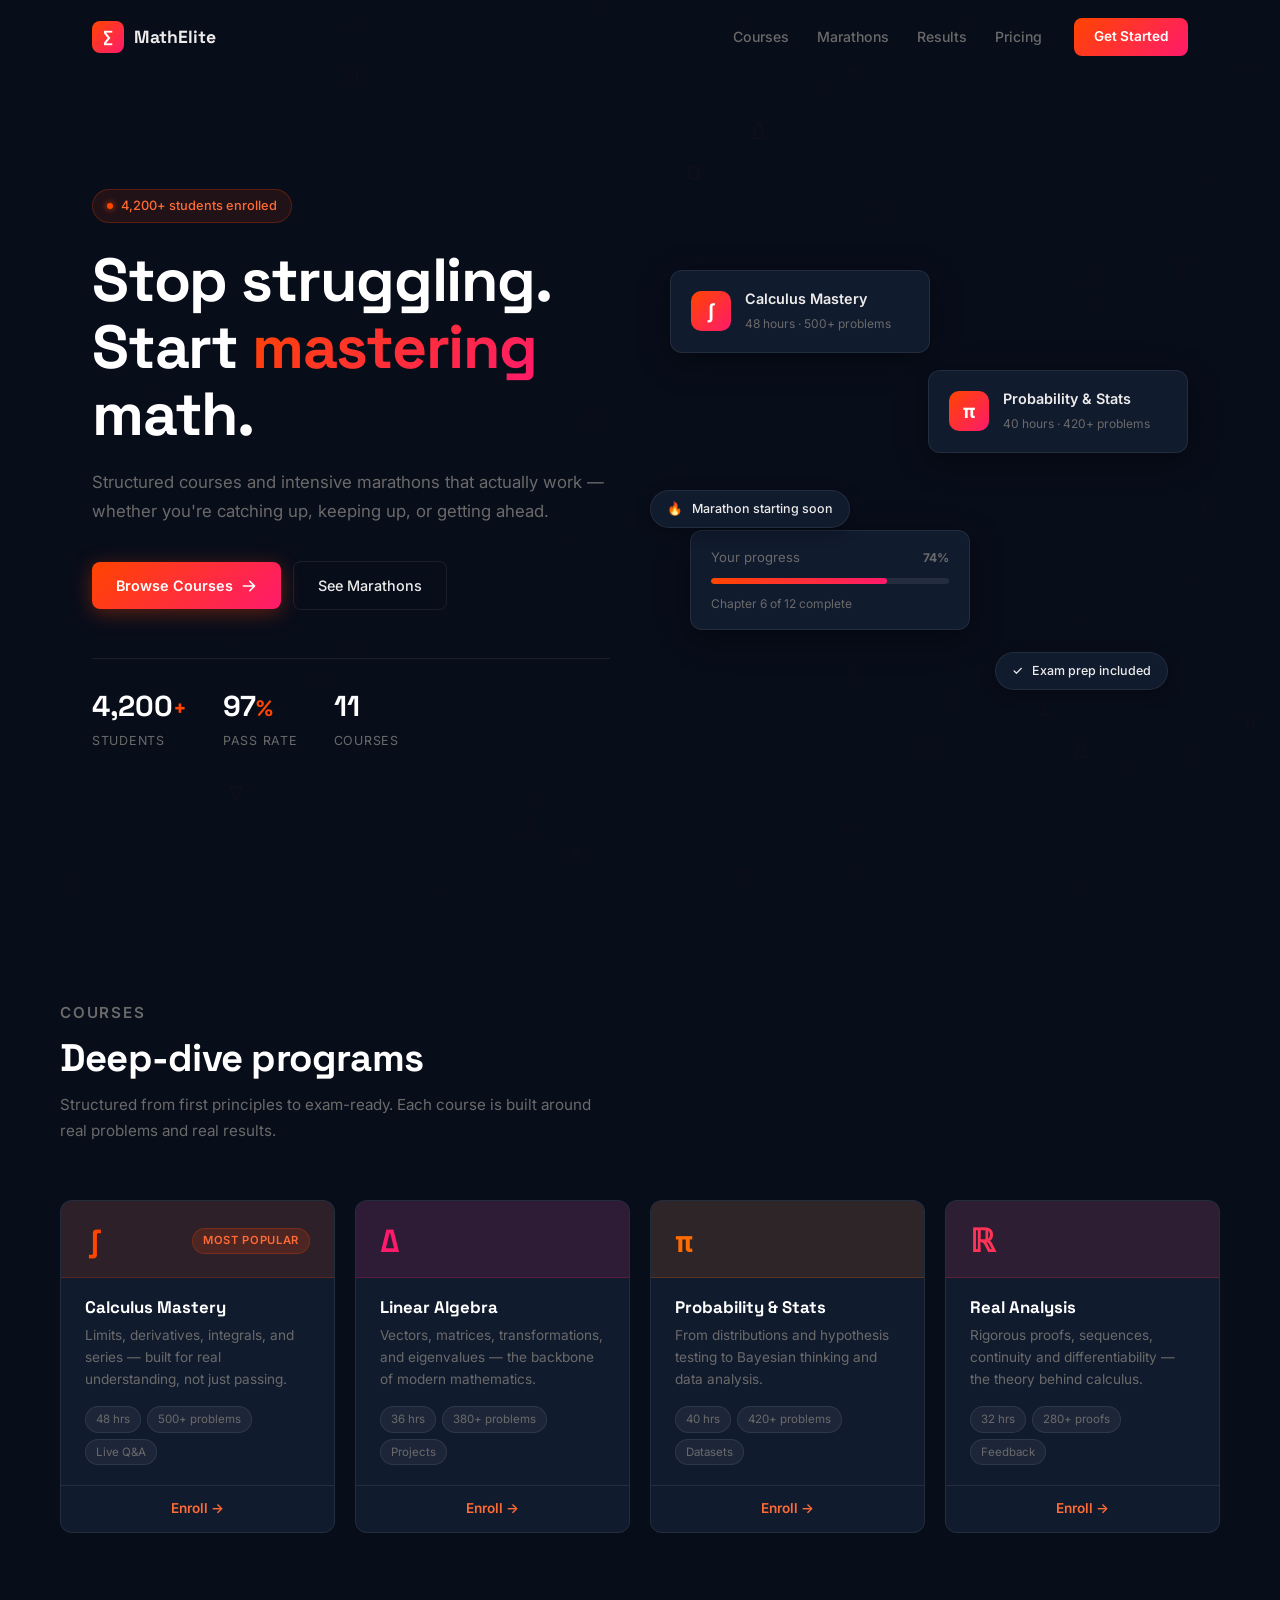
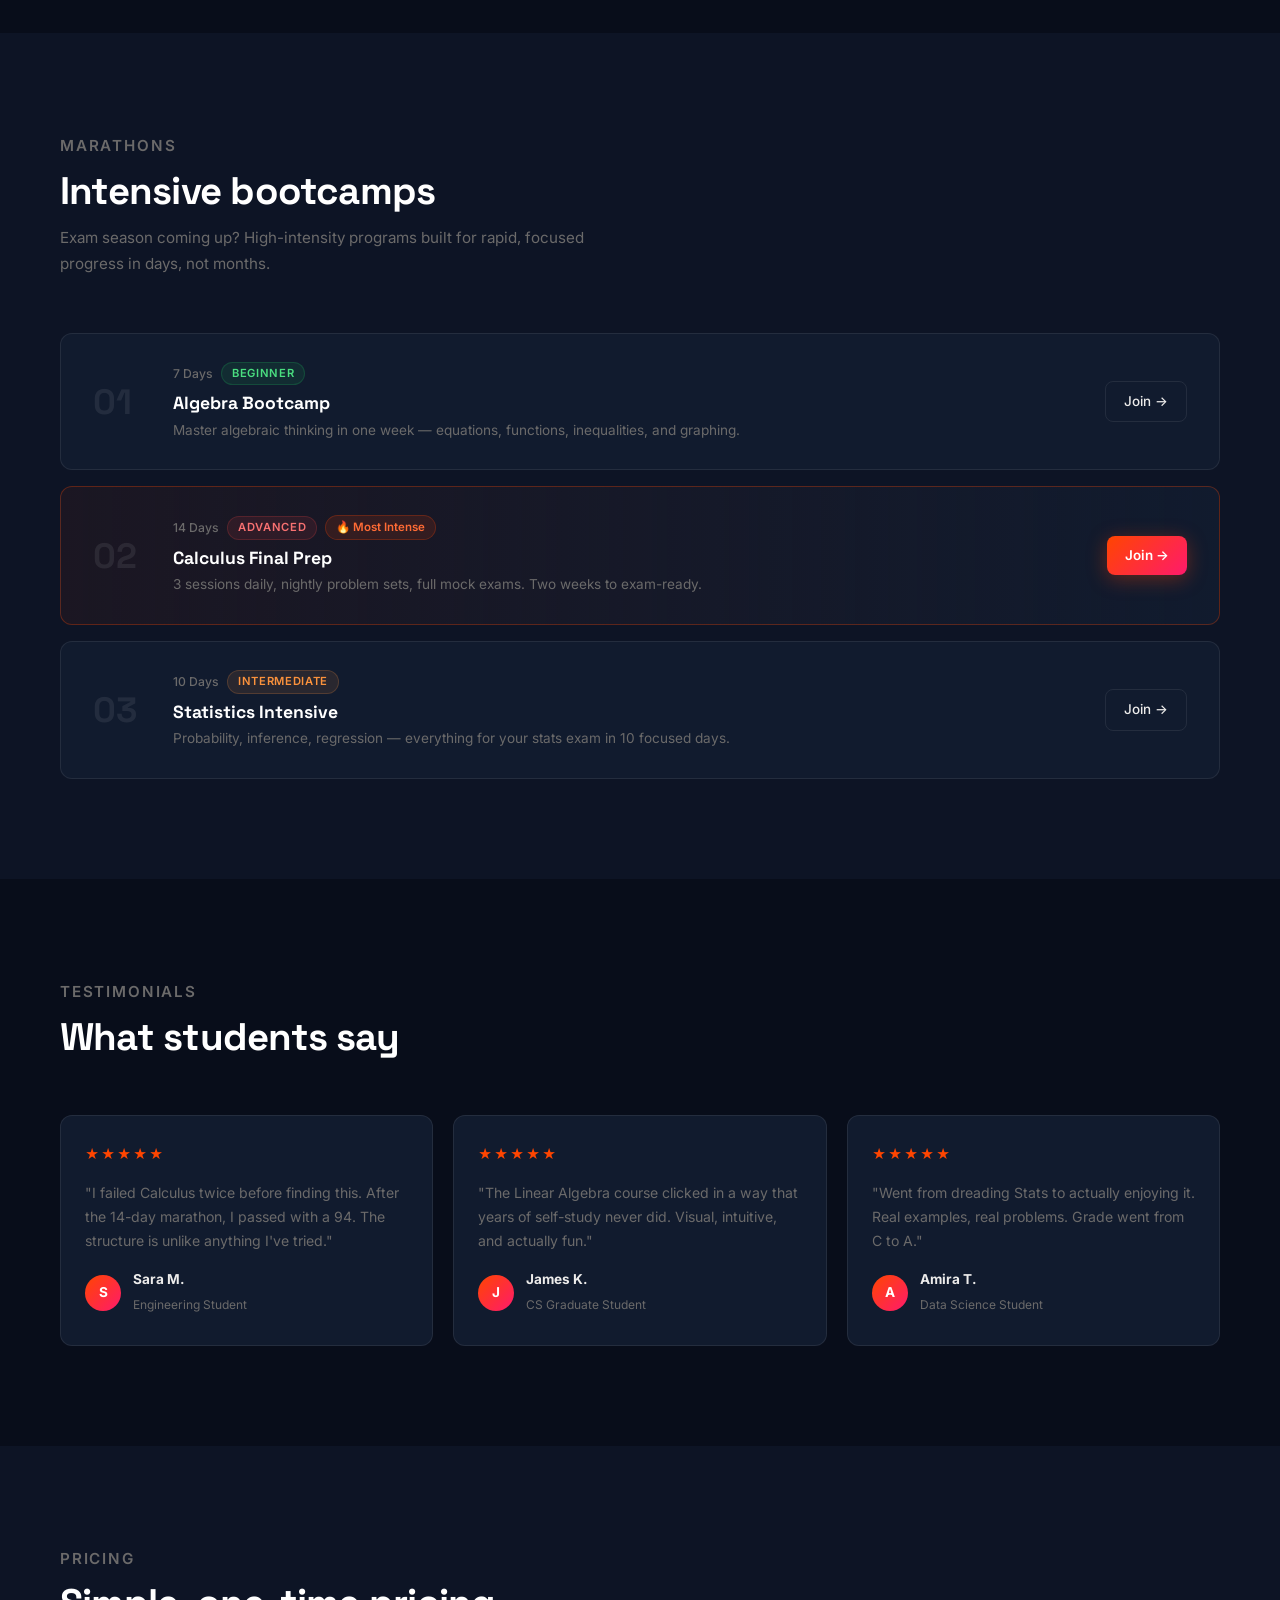
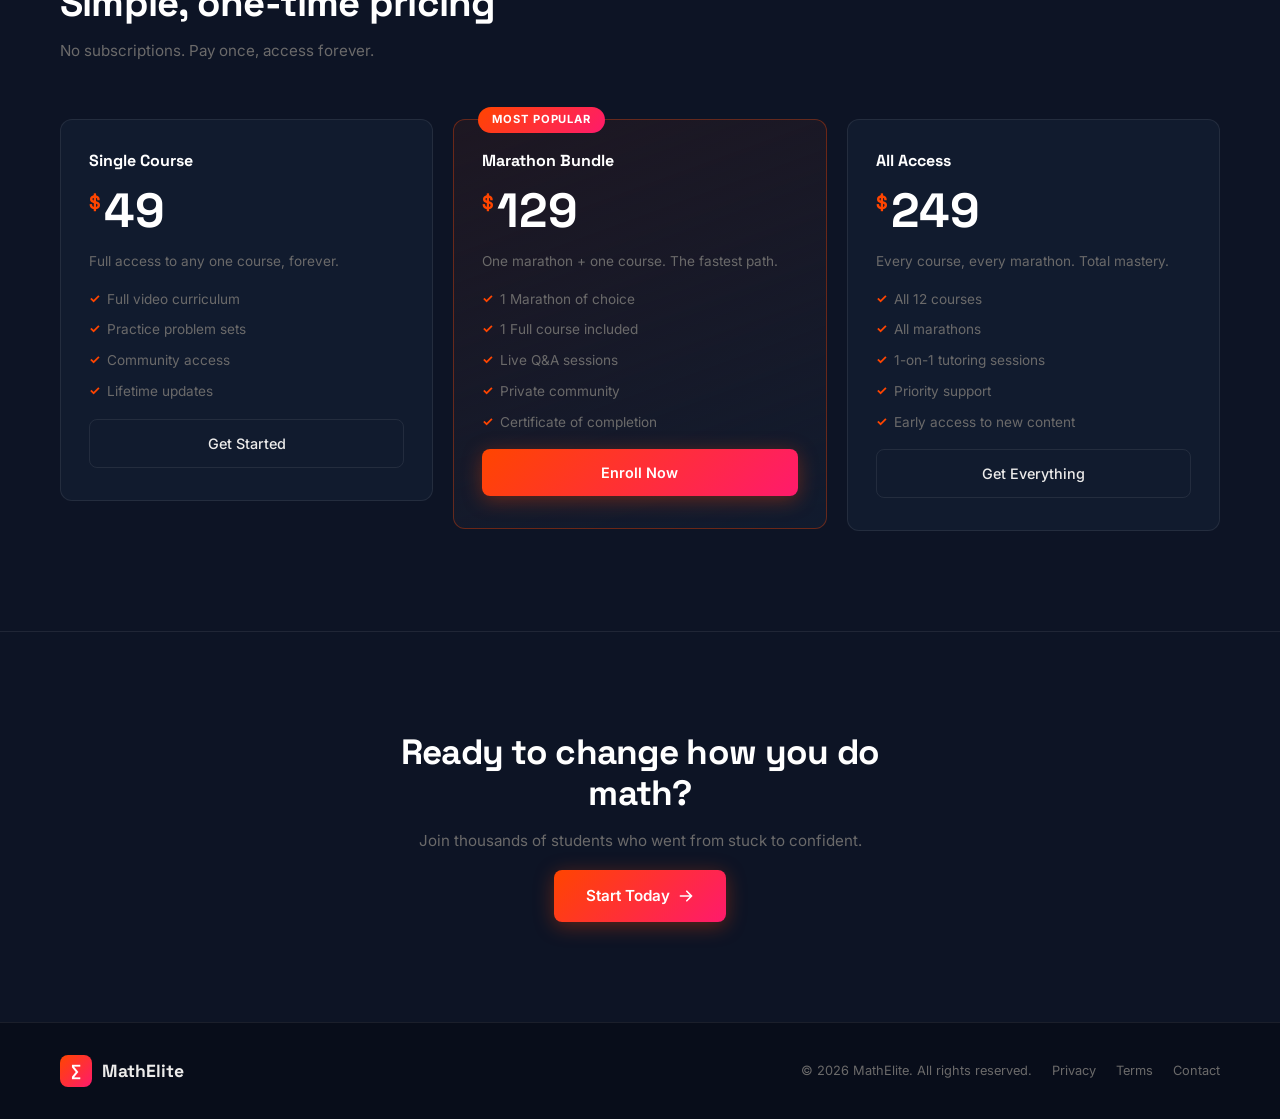
==== v2/index.html @ d6cabe7b "Add files via upload" ====
<!DOCTYPE html>
<html lang="en">
<head>
  <meta charset="UTF-8" />
  <meta name="viewport" content="width=device-width, initial-scale=1.0" />
  <title>MathElite — Master Mathematics</title>
  <link rel="preconnect" href="https://fonts.googleapis.com" />
  <link rel="preconnect" href="https://fonts.gstatic.com" crossorigin />
  <link href="https://fonts.googleapis.com/css2?family=Space+Grotesk:wght@400;500;600;700&family=Inter:wght@300;400;500&display=swap" rel="stylesheet" />
  <link rel="stylesheet" href="style.css" />
</head>
<body>

  <!-- ─── NAVBAR ─── -->
  <nav class="navbar" id="navbar">
    <div class="nav-inner">
      <a href="#" class="logo">
        <div class="logo-icon">∑</div>
        <span>MathElite</span>
      </a>
      <ul class="nav-links">
        <li><a href="#courses">Courses</a></li>
        <li><a href="#marathons">Marathons</a></li>
        <li><a href="#results">Results</a></li>
        <li><a href="#pricing">Pricing</a></li>
      </ul>
      <a href="#pricing" class="btn-nav">Get Started</a>
      <button class="nav-toggle" id="navToggle" aria-label="Menu">
        <span></span><span></span><span></span>
      </button>
    </div>
  </nav>

  <!-- ─── HERO ─── -->
  <section class="hero">
    <canvas id="mathCanvas"></canvas>
    <div class="hero-content">
      <div class="hero-badge reveal">
        <span class="badge-dot"></span>
        4,200+ students enrolled
      </div>
      <h1 class="hero-title reveal">
        Stop struggling.<br />
        Start <span class="highlight">mastering</span> math.
      </h1>
      <p class="hero-sub reveal">
        Structured courses and intensive marathons that actually work — whether you're catching up, keeping up, or getting ahead.
      </p>
      <div class="hero-actions reveal">
        <a href="#courses" class="btn-primary">
          Browse Courses
          <svg viewBox="0 0 20 20" fill="currentColor"><path fill-rule="evenodd" d="M10.293 3.293a1 1 0 011.414 0l6 6a1 1 0 010 1.414l-6 6a1 1 0 01-1.414-1.414L14.586 11H3a1 1 0 110-2h11.586l-4.293-4.293a1 1 0 010-1.414z" clip-rule="evenodd"/></svg>
        </a>
        <a href="#marathons" class="btn-outline">See Marathons</a>
      </div>
      <div class="hero-stats reveal">
        <div class="stat">
          <strong data-target="4200">0</strong><span>+</span>
          <p>Students</p>
        </div>
        <div class="stat">
          <strong data-target="98">0</strong><span>%</span>
          <p>Pass Rate</p>
        </div>
        <div class="stat">
          <strong data-target="12">0</strong><span></span>
          <p>Courses</p>
        </div>
      </div>
    </div>
    <div class="hero-visual reveal">
      <div class="visual-card vc1">
        <div class="vc-icon">∫</div>
        <div>
          <strong>Calculus Mastery</strong>
          <span>48 hours · 500+ problems</span>
        </div>
      </div>
      <div class="visual-card vc2">
        <div class="vc-icon">π</div>
        <div>
          <strong>Probability & Stats</strong>
          <span>40 hours · 420+ problems</span>
        </div>
      </div>
      <div class="visual-card vc3">
        <div class="progress-label">
          <span>Your progress</span>
          <span class="progress-pct">74%</span>
        </div>
        <div class="progress-bar"><div class="progress-fill"></div></div>
        <p class="progress-sub">Chapter 6 of 12 complete</p>
      </div>
      <div class="visual-pill vp1">
        <span>🔥</span> Marathon starting soon
      </div>
      <div class="visual-pill vp2">
        <span>✓</span> Exam prep included
      </div>
    </div>
  </section>

  <!-- ─── COURSES ─── -->
  <section class="section" id="courses">
    <div class="container">
      <div class="section-head reveal">
        <p class="section-eyebrow">Courses</p>
        <h2>Deep-dive programs</h2>
        <p>Structured from first principles to exam-ready. Each course is built around real problems and real results.</p>
      </div>
      <div class="courses-grid">

        <div class="course-card reveal" data-delay="0">
          <div class="cc-top" style="--accent:#ff4500">
            <span class="cc-sym">∫</span>
            <span class="cc-badge">Most Popular</span>
          </div>
          <h3>Calculus Mastery</h3>
          <p>Limits, derivatives, integrals, and series — built for real understanding, not just passing.</p>
          <div class="cc-meta">
            <span>48 hrs</span>
            <span>500+ problems</span>
            <span>Live Q&A</span>
          </div>
          <a href="#pricing" class="cc-link">Enroll →</a>
        </div>

        <div class="course-card reveal" data-delay="100">
          <div class="cc-top" style="--accent:#ff1a6c">
            <span class="cc-sym">Δ</span>
          </div>
          <h3>Linear Algebra</h3>
          <p>Vectors, matrices, transformations, and eigenvalues — the backbone of modern mathematics.</p>
          <div class="cc-meta">
            <span>36 hrs</span>
            <span>380+ problems</span>
            <span>Projects</span>
          </div>
          <a href="#pricing" class="cc-link">Enroll →</a>
        </div>

        <div class="course-card reveal" data-delay="200">
          <div class="cc-top" style="--accent:#ff6b00">
            <span class="cc-sym">π</span>
          </div>
          <h3>Probability & Stats</h3>
          <p>From distributions and hypothesis testing to Bayesian thinking and data analysis.</p>
          <div class="cc-meta">
            <span>40 hrs</span>
            <span>420+ problems</span>
            <span>Datasets</span>
          </div>
          <a href="#pricing" class="cc-link">Enroll →</a>
        </div>

        <div class="course-card reveal" data-delay="300">
          <div class="cc-top" style="--accent:#ff3358">
            <span class="cc-sym">ℝ</span>
          </div>
          <h3>Real Analysis</h3>
          <p>Rigorous proofs, sequences, continuity and differentiability — the theory behind calculus.</p>
          <div class="cc-meta">
            <span>32 hrs</span>
            <span>280+ proofs</span>
            <span>Feedback</span>
          </div>
          <a href="#pricing" class="cc-link">Enroll →</a>
        </div>

      </div>
    </div>
  </section>

  <!-- ─── MARATHONS ─── -->
  <section class="section bg-alt" id="marathons">
    <div class="container">
      <div class="section-head reveal">
        <p class="section-eyebrow">Marathons</p>
        <h2>Intensive bootcamps</h2>
        <p>Exam season coming up? High-intensity programs built for rapid, focused progress in days, not months.</p>
      </div>
      <div class="marathons-list">

        <div class="marathon-row reveal" data-delay="0">
          <div class="mr-num">01</div>
          <div class="mr-info">
            <div class="mr-tags">
              <span class="tag-duration">7 Days</span>
              <span class="tag-level beginner">Beginner</span>
            </div>
            <h3>Algebra Bootcamp</h3>
            <p>Master algebraic thinking in one week — equations, functions, inequalities, and graphing.</p>
          </div>
          <a href="#pricing" class="btn-outline btn-sm">Join →</a>
        </div>

        <div class="marathon-row marathon-featured reveal" data-delay="150">
          <div class="mr-num">02</div>
          <div class="mr-info">
            <div class="mr-tags">
              <span class="tag-duration">14 Days</span>
              <span class="tag-level advanced">Advanced</span>
              <span class="tag-hot">🔥 Most Intense</span>
            </div>
            <h3>Calculus Final Prep</h3>
            <p>3 sessions daily, nightly problem sets, full mock exams. Two weeks to exam-ready.</p>
          </div>
          <a href="#pricing" class="btn-primary btn-sm">Join →</a>
        </div>

        <div class="marathon-row reveal" data-delay="300">
          <div class="mr-num">03</div>
          <div class="mr-info">
            <div class="mr-tags">
              <span class="tag-duration">10 Days</span>
              <span class="tag-level intermediate">Intermediate</span>
            </div>
            <h3>Statistics Intensive</h3>
            <p>Probability, inference, regression — everything for your stats exam in 10 focused days.</p>
          </div>
          <a href="#pricing" class="btn-outline btn-sm">Join →</a>
        </div>

      </div>
    </div>
  </section>

  <!-- ─── RESULTS ─── -->
  <section class="section" id="results">
    <div class="container">
      <div class="section-head reveal">
        <p class="section-eyebrow">Testimonials</p>
        <h2>What students say</h2>
      </div>
      <div class="reviews-grid">

        <div class="review reveal" data-delay="0">
          <div class="review-stars">★★★★★</div>
          <p>"I failed Calculus twice before finding this. After the 14-day marathon, I passed with a 94. The structure is unlike anything I've tried."</p>
          <div class="review-author">
            <div class="avatar">S</div>
            <div>
              <strong>Sara M.</strong>
              <span>Engineering Student</span>
            </div>
          </div>
        </div>

        <div class="review reveal" data-delay="150">
          <div class="review-stars">★★★★★</div>
          <p>"The Linear Algebra course clicked in a way that years of self-study never did. Visual, intuitive, and actually fun."</p>
          <div class="review-author">
            <div class="avatar">J</div>
            <div>
              <strong>James K.</strong>
              <span>CS Graduate Student</span>
            </div>
          </div>
        </div>

        <div class="review reveal" data-delay="300">
          <div class="review-stars">★★★★★</div>
          <p>"Went from dreading Stats to actually enjoying it. Real examples, real problems. Grade went from C to A."</p>
          <div class="review-author">
            <div class="avatar">A</div>
            <div>
              <strong>Amira T.</strong>
              <span>Data Science Student</span>
            </div>
          </div>
        </div>

      </div>
    </div>
  </section>

  <!-- ─── PRICING ─── -->
  <section class="section bg-alt" id="pricing">
    <div class="container">
      <div class="section-head reveal">
        <p class="section-eyebrow">Pricing</p>
        <h2>Simple, one-time pricing</h2>
        <p>No subscriptions. Pay once, access forever.</p>
      </div>
      <div class="pricing-grid">

        <div class="pricing-card reveal" data-delay="0">
          <h3>Single Course</h3>
          <div class="price"><span>$</span>49</div>
          <p>Full access to any one course, forever.</p>
          <ul>
            <li>Full video curriculum</li>
            <li>Practice problem sets</li>
            <li>Community access</li>
            <li>Lifetime updates</li>
          </ul>
          <a href="#" class="btn-outline btn-block">Get Started</a>
        </div>

        <div class="pricing-card pricing-best reveal" data-delay="150">
          <div class="best-badge">Most Popular</div>
          <h3>Marathon Bundle</h3>
          <div class="price"><span>$</span>129</div>
          <p>One marathon + one course. The fastest path.</p>
          <ul>
            <li>1 Marathon of choice</li>
            <li>1 Full course included</li>
            <li>Live Q&A sessions</li>
            <li>Private community</li>
            <li>Certificate of completion</li>
          </ul>
          <a href="#" class="btn-primary btn-block">Enroll Now</a>
        </div>

        <div class="pricing-card reveal" data-delay="300">
          <h3>All Access</h3>
          <div class="price"><span>$</span>249</div>
          <p>Every course, every marathon. Total mastery.</p>
          <ul>
            <li>All 12 courses</li>
            <li>All marathons</li>
            <li>1-on-1 tutoring sessions</li>
            <li>Priority support</li>
            <li>Early access to new content</li>
          </ul>
          <a href="#" class="btn-outline btn-block">Get Everything</a>
        </div>

      </div>
    </div>
  </section>

  <!-- ─── CTA ─── -->
  <section class="cta-section">
    <div class="container">
      <div class="cta-inner reveal">
        <h2>Ready to change how you do math?</h2>
        <p>Join thousands of students who went from stuck to confident.</p>
        <a href="#pricing" class="btn-primary btn-large">
          Start Today
          <svg viewBox="0 0 20 20" fill="currentColor"><path fill-rule="evenodd" d="M10.293 3.293a1 1 0 011.414 0l6 6a1 1 0 010 1.414l-6 6a1 1 0 01-1.414-1.414L14.586 11H3a1 1 0 110-2h11.586l-4.293-4.293a1 1 0 010-1.414z" clip-rule="evenodd"/></svg>
        </a>
      </div>
    </div>
  </section>

  <!-- ─── FOOTER ─── -->
  <footer class="footer">
    <div class="footer-inner">
      <a href="#" class="logo">
        <div class="logo-icon">∑</div>
        <span>MathElite</span>
      </a>
      <p>© 2026 MathElite. All rights reserved.</p>
      <nav class="footer-links">
        <a href="#">Privacy</a>
        <a href="#">Terms</a>
        <a href="#">Contact</a>
      </nav>
    </div>
  </footer>

  <script src="main.js"></script>
</body>
</html>
---- v2/style.css ----
/* ─── RESET & BASE ─── */
*, *::before, *::after { box-sizing: border-box; margin: 0; padding: 0; }

:root {
  --orange:    #ff4500;
  --pink:      #ff1a6c;
  --orange-lt: #ff6b35;
  --bg:        #080d1a;
  --bg-alt:    #0d1425;
  --card:      #111b2e;
  --border:    rgba(255,255,255,0.08);
  --text:      #edeceb;
  --muted:     #6b6a6a;
  --radius:    12px;
  --ease:      cubic-bezier(0.4, 0, 0.2, 1);
}

html { scroll-behavior: smooth; }

body {
  font-family: 'Inter', sans-serif;
  background: var(--bg);
  color: var(--text);
  line-height: 1.6;
  overflow-x: hidden;
}

/* ─── TYPOGRAPHY ─── */
h1, h2, h3, h4 {
  font-family: 'Space Grotesk', sans-serif;
  line-height: 1.15;
  font-weight: 700;
}

/* ─── NAVBAR ─── */
.navbar {
  position: fixed; top: 0; left: 0; right: 0; z-index: 100;
  padding: 18px 0;
  transition: background 0.3s var(--ease), padding 0.3s;
}
.navbar.scrolled {
  background: rgba(8,13,26,0.92);
  backdrop-filter: blur(16px);
  border-bottom: 1px solid var(--border);
  padding: 12px 0;
}
.nav-inner {
  max-width: 1160px; margin: 0 auto;
  padding: 0 32px;
  display: flex; align-items: center; gap: 32px;
}
.logo {
  display: flex; align-items: center; gap: 10px;
  text-decoration: none;
  font-family: 'Space Grotesk', sans-serif;
  font-weight: 700; font-size: 1.1rem;
  color: var(--text);
  margin-right: auto;
}
.logo-icon {
  width: 32px; height: 32px;
  background: linear-gradient(135deg, var(--orange), var(--pink));
  border-radius: 8px;
  display: flex; align-items: center; justify-content: center;
  font-size: 1rem; color: #fff; font-weight: 700;
}
.nav-links {
  display: flex; list-style: none; gap: 28px;
}
.nav-links a {
  text-decoration: none;
  color: var(--muted);
  font-size: 0.88rem;
  font-weight: 500;
  transition: color 0.2s;
}
.nav-links a:hover { color: var(--text); }
.btn-nav {
  text-decoration: none;
  background: linear-gradient(135deg, var(--orange), var(--pink));
  color: #fff;
  padding: 8px 20px;
  border-radius: 8px;
  font-size: 0.85rem;
  font-weight: 600;
  transition: opacity 0.2s, transform 0.2s;
  white-space: nowrap;
}
.btn-nav:hover { opacity: 0.9; transform: translateY(-1px); }
.nav-toggle { display: none; }

/* ─── HERO ─── */
.hero {
  min-height: 100vh;
  display: grid;
  grid-template-columns: 1fr 1fr;
  align-items: center;
  gap: 60px;
  max-width: 1160px; margin: 0 auto;
  padding: 120px 32px 80px;
  position: relative;
}
#mathCanvas {
  position: fixed; inset: 0; z-index: -1;
  width: 100%; height: 100%;
  opacity: 0.25;
  pointer-events: none;
}
.hero-content { max-width: 560px; }
.hero-badge {
  display: inline-flex; align-items: center; gap: 8px;
  background: rgba(255,69,0,0.1);
  border: 1px solid rgba(255,69,0,0.25);
  color: var(--orange-lt);
  padding: 6px 14px;
  border-radius: 100px;
  font-size: 0.8rem;
  font-weight: 500;
  margin-bottom: 24px;
}
.badge-dot {
  width: 6px; height: 6px; border-radius: 50%;
  background: var(--orange);
  box-shadow: 0 0 6px var(--orange);
  animation: blink 2s ease-in-out infinite;
}
@keyframes blink {
  0%, 100% { opacity: 1; }
  50% { opacity: 0.3; }
}
.hero-title {
  font-size: clamp(2.4rem, 5vw, 3.8rem);
  letter-spacing: -0.02em;
  margin-bottom: 20px;
  color: #fff;
  line-height: 1.1;
}
.highlight {
  background: linear-gradient(135deg, var(--orange), var(--pink));
  -webkit-background-clip: text;
  -webkit-text-fill-color: transparent;
  background-clip: text;
}
.hero-sub {
  font-size: 1.05rem;
  color: var(--muted);
  margin-bottom: 36px;
  line-height: 1.7;
  font-weight: 400;
}
.hero-actions {
  display: flex; align-items: center; gap: 12px;
  margin-bottom: 48px; flex-wrap: wrap;
}
.hero-stats {
  display: flex; gap: 36px;
  padding-top: 24px;
  border-top: 1px solid var(--border);
}
.stat strong {
  font-family: 'Space Grotesk', sans-serif;
  font-size: 1.8rem;
  color: #fff;
  display: inline;
}
.stat span {
  font-family: 'Space Grotesk', sans-serif;
  font-size: 1.4rem;
  color: var(--orange);
  font-weight: 700;
}
.stat p { font-size: 0.78rem; color: var(--muted); margin-top: 2px; text-transform: uppercase; letter-spacing: 0.06em; }

/* ─── HERO VISUAL ─── */
.hero-visual {
  position: relative;
  height: 480px;
}
.visual-card {
  position: absolute;
  background: var(--card);
  border: 1px solid var(--border);
  border-radius: var(--radius);
  padding: 16px 20px;
  display: flex; align-items: center; gap: 14px;
  box-shadow: 0 8px 32px rgba(0,0,0,0.4);
  transition: transform 0.3s var(--ease);
  animation: float 6s ease-in-out infinite;
}
.visual-card:hover { transform: translateY(-4px) !important; }
.vc1 { top: 40px; left: 0; width: 260px; animation-delay: 0s; }
.vc2 { top: 140px; right: 0; width: 260px; animation-delay: 1.5s; }
.vc3 { bottom: 80px; left: 20px; width: 280px; animation-delay: 0.8s; flex-direction: column; align-items: stretch; gap: 10px; }

@keyframes float {
  0%, 100% { transform: translateY(0); }
  50% { transform: translateY(-8px); }
}
.vc-icon {
  width: 40px; height: 40px;
  background: linear-gradient(135deg, var(--orange), var(--pink));
  border-radius: 10px;
  display: flex; align-items: center; justify-content: center;
  font-size: 1.2rem; color: #fff; font-weight: 700;
  flex-shrink: 0;
}
.visual-card strong { display: block; font-size: 0.9rem; font-weight: 600; color: var(--text); }
.visual-card span { font-size: 0.75rem; color: var(--muted); }
.progress-label { display: flex; justify-content: space-between; align-items: center; }
.progress-label span:first-child { font-size: 0.82rem; color: var(--muted); }
.progress-pct { font-size: 0.82rem; font-weight: 700; color: var(--orange); }
.progress-bar { height: 6px; background: rgba(255,255,255,0.08); border-radius: 100px; overflow: hidden; }
.progress-fill { height: 100%; width: 74%; background: linear-gradient(90deg, var(--orange), var(--pink)); border-radius: 100px; }
.progress-sub { font-size: 0.75rem; color: var(--muted); }

.visual-pill {
  position: absolute;
  background: var(--card);
  border: 1px solid var(--border);
  border-radius: 100px;
  padding: 8px 16px;
  font-size: 0.78rem;
  font-weight: 500;
  color: var(--text);
  white-space: nowrap;
  box-shadow: 0 4px 16px rgba(0,0,0,0.3);
  animation: float 6s ease-in-out infinite;
}
.vp1 { top: 260px; left: -20px; animation-delay: 2s; }
.vp2 { bottom: 20px; right: 20px; animation-delay: 3s; }
.visual-pill span { margin-right: 6px; }

/* ─── BUTTONS ─── */
.btn-primary {
  display: inline-flex; align-items: center; gap: 8px;
  background: linear-gradient(135deg, var(--orange), var(--pink));
  color: #fff;
  text-decoration: none;
  padding: 12px 24px;
  border-radius: 8px;
  font-weight: 600;
  font-size: 0.9rem;
  transition: transform 0.2s var(--ease), box-shadow 0.2s;
  box-shadow: 0 4px 20px rgba(255,69,0,0.35);
  border: none; cursor: pointer;
}
.btn-primary svg { width: 16px; height: 16px; flex-shrink: 0; transition: transform 0.2s; }
.btn-primary:hover { transform: translateY(-2px); box-shadow: 0 6px 28px rgba(255,26,108,0.45); }
.btn-primary:hover svg { transform: translateX(3px); }

.btn-outline {
  display: inline-flex; align-items: center; gap: 8px;
  color: var(--text);
  text-decoration: none;
  padding: 12px 24px;
  border-radius: 8px;
  font-weight: 500;
  font-size: 0.9rem;
  border: 1px solid var(--border);
  transition: border-color 0.2s, background 0.2s;
  background: transparent;
  cursor: pointer;
}
.btn-outline:hover { border-color: rgba(255,255,255,0.2); background: rgba(255,255,255,0.04); }

.btn-sm { padding: 9px 18px; font-size: 0.84rem; }
.btn-block { display: block; text-align: center; width: 100%; margin-top: auto; }
.btn-large { padding: 14px 32px; font-size: 0.95rem; }

/* ─── SECTIONS ─── */
.section { padding: 100px 32px; }
.bg-alt { background: var(--bg-alt); }
.container { max-width: 1160px; margin: 0 auto; }

.section-head {
  margin-bottom: 56px;
  max-width: 560px;
}
.section-eyebrow {
  font-size: 0.75rem;
  font-weight: 600;
  text-transform: uppercase;
  letter-spacing: 0.12em;
  color: var(--orange);
  margin-bottom: 10px;
}
.section-head h2 {
  font-size: clamp(1.8rem, 3.5vw, 2.4rem);
  letter-spacing: -0.02em;
  color: #fff;
  margin-bottom: 12px;
}
.section-head p { font-size: 0.95rem; color: var(--muted); line-height: 1.7; }

/* ─── COURSES GRID ─── */
.courses-grid {
  display: grid;
  grid-template-columns: repeat(auto-fill, minmax(250px, 1fr));
  gap: 20px;
}
.course-card {
  background: var(--card);
  border: 1px solid var(--border);
  border-radius: var(--radius);
  overflow: hidden;
  display: flex; flex-direction: column;
  transition: transform 0.25s var(--ease), border-color 0.25s, box-shadow 0.25s;
}
.course-card:hover {
  transform: translateY(-4px);
  border-color: rgba(255,69,0,0.2);
  box-shadow: 0 12px 40px rgba(255,69,0,0.1);
}
.cc-top {
  background: color-mix(in srgb, var(--accent) 12%, transparent);
  border-bottom: 1px solid color-mix(in srgb, var(--accent) 20%, transparent);
  padding: 24px 24px 20px;
  display: flex; align-items: center; justify-content: space-between;
}
.cc-sym {
  font-family: 'Space Grotesk', sans-serif;
  font-size: 2rem;
  font-weight: 700;
  color: var(--accent);
  line-height: 1;
}
.cc-badge {
  font-size: 0.7rem;
  font-weight: 600;
  text-transform: uppercase;
  letter-spacing: 0.06em;
  background: rgba(255,69,0,0.15);
  color: var(--orange-lt);
  padding: 3px 10px;
  border-radius: 100px;
  border: 1px solid rgba(255,69,0,0.25);
}
.course-card h3 {
  font-size: 1.05rem;
  color: #fff;
  padding: 20px 24px 8px;
}
.course-card p {
  font-size: 0.85rem;
  color: var(--muted);
  padding: 0 24px 16px;
  line-height: 1.6;
  flex: 1;
}
.cc-meta {
  display: flex; flex-wrap: wrap; gap: 6px;
  padding: 0 24px 20px;
}
.cc-meta span {
  font-size: 0.72rem;
  color: var(--muted);
  background: rgba(255,255,255,0.05);
  padding: 3px 10px;
  border-radius: 100px;
  border: 1px solid var(--border);
}
.cc-link {
  display: block;
  text-align: center;
  padding: 12px;
  font-size: 0.85rem;
  font-weight: 600;
  color: var(--orange-lt);
  text-decoration: none;
  border-top: 1px solid var(--border);
  transition: background 0.2s, color 0.2s;
}
.cc-link:hover { background: rgba(255,69,0,0.07); color: #fff; }

/* ─── MARATHONS LIST ─── */
.marathons-list {
  display: flex; flex-direction: column; gap: 16px;
}
.marathon-row {
  background: var(--card);
  border: 1px solid var(--border);
  border-radius: var(--radius);
  padding: 28px 32px;
  display: flex; align-items: center; gap: 28px;
  transition: border-color 0.25s, transform 0.25s var(--ease);
}
.marathon-row:hover { border-color: rgba(255,69,0,0.2); transform: translateX(4px); }
.marathon-featured {
  border-color: rgba(255,69,0,0.3);
  background: linear-gradient(90deg, rgba(255,69,0,0.06), var(--card));
}
.mr-num {
  font-family: 'Space Grotesk', sans-serif;
  font-size: 2.2rem;
  font-weight: 700;
  color: rgba(255,255,255,0.08);
  line-height: 1;
  flex-shrink: 0;
  width: 52px;
}
.mr-info { flex: 1; }
.mr-tags {
  display: flex; align-items: center; gap: 8px;
  flex-wrap: wrap; margin-bottom: 8px;
}
.tag-duration { font-size: 0.76rem; color: var(--muted); font-weight: 500; }
.tag-level {
  font-size: 0.7rem; font-weight: 600; text-transform: uppercase;
  letter-spacing: 0.06em; padding: 2px 10px; border-radius: 100px;
}
.beginner  { background: rgba(34,197,94,0.1);  color: #4ade80; border: 1px solid rgba(34,197,94,0.2); }
.intermediate { background: rgba(251,146,60,0.1); color: #fb923c; border: 1px solid rgba(251,146,60,0.2); }
.advanced  { background: rgba(239,68,68,0.1);  color: #f87171; border: 1px solid rgba(239,68,68,0.2); }
.tag-hot {
  font-size: 0.72rem; font-weight: 600;
  color: var(--orange-lt);
  background: rgba(255,69,0,0.12);
  border: 1px solid rgba(255,69,0,0.25);
  padding: 2px 10px; border-radius: 100px;
}
.mr-info h3 { font-size: 1.1rem; color: #fff; margin-bottom: 6px; }
.mr-info p  { font-size: 0.85rem; color: var(--muted); line-height: 1.6; }

/* ─── REVIEWS ─── */
.reviews-grid {
  display: grid;
  grid-template-columns: repeat(auto-fill, minmax(280px, 1fr));
  gap: 20px;
}
.review {
  background: var(--card);
  border: 1px solid var(--border);
  border-radius: var(--radius);
  padding: 28px 24px;
  display: flex; flex-direction: column; gap: 16px;
  transition: border-color 0.25s, transform 0.25s var(--ease);
}
.review:hover { transform: translateY(-3px); border-color: rgba(255,69,0,0.15); }
.review-stars { color: var(--orange); font-size: 0.85rem; letter-spacing: 2px; }
.review p { font-size: 0.88rem; color: var(--muted); line-height: 1.7; flex: 1; }
.review-author { display: flex; align-items: center; gap: 12px; }
.avatar {
  width: 36px; height: 36px; border-radius: 50%;
  background: linear-gradient(135deg, var(--orange), var(--pink));
  display: flex; align-items: center; justify-content: center;
  font-weight: 700; font-size: 0.85rem; color: #fff; flex-shrink: 0;
}
.review-author strong { display: block; font-size: 0.85rem; color: var(--text); }
.review-author span { font-size: 0.75rem; color: var(--muted); }

/* ─── PRICING ─── */
.pricing-grid {
  display: grid;
  grid-template-columns: repeat(auto-fill, minmax(280px, 1fr));
  gap: 20px;
  align-items: start;
}
.pricing-card {
  background: var(--card);
  border: 1px solid var(--border);
  border-radius: var(--radius);
  padding: 32px 28px;
  display: flex; flex-direction: column; gap: 16px;
  position: relative;
  transition: transform 0.25s var(--ease), border-color 0.25s;
}
.pricing-card:hover { transform: translateY(-4px); }
.pricing-best {
  border-color: rgba(255,69,0,0.35);
  background: linear-gradient(160deg, rgba(255,69,0,0.07), var(--card));
}
.best-badge {
  position: absolute; top: -13px; left: 24px;
  background: linear-gradient(135deg, var(--orange), var(--pink));
  color: #fff;
  font-size: 0.7rem;
  font-weight: 700;
  text-transform: uppercase;
  letter-spacing: 0.08em;
  padding: 4px 14px;
  border-radius: 100px;
}
.pricing-card h3 {
  font-size: 1rem;
  color: #fff;
  font-family: 'Space Grotesk', sans-serif;
}
.price {
  font-family: 'Space Grotesk', sans-serif;
  font-size: 3rem;
  font-weight: 700;
  color: #fff;
  line-height: 1;
  display: flex; align-items: flex-start; gap: 3px;
}
.price span { font-size: 1.2rem; color: var(--orange); margin-top: 6px; }
.pricing-card > p { font-size: 0.85rem; color: var(--muted); line-height: 1.6; }
.pricing-card ul {
  list-style: none;
  display: flex; flex-direction: column; gap: 9px;
  flex: 1;
}
.pricing-card li {
  font-size: 0.85rem;
  color: var(--muted);
  padding-left: 18px;
  position: relative;
}
.pricing-card li::before {
  content: '✓';
  position: absolute; left: 0;
  color: var(--orange);
  font-size: 0.8rem;
  font-weight: 700;
}

/* ─── CTA ─── */
.cta-section {
  padding: 100px 32px;
  background: var(--bg-alt);
  border-top: 1px solid var(--border);
}
.cta-inner {
  max-width: 540px;
  margin: 0 auto;
  text-align: center;
  display: flex; flex-direction: column; align-items: center; gap: 16px;
}
.cta-inner h2 {
  font-size: clamp(1.6rem, 3.5vw, 2.2rem);
  color: #fff;
  letter-spacing: -0.02em;
}
.cta-inner p { font-size: 0.95rem; color: var(--muted); }

/* ─── FOOTER ─── */
.footer { padding: 32px; border-top: 1px solid var(--border); }
.footer-inner {
  max-width: 1160px; margin: 0 auto;
  display: flex; align-items: center; justify-content: space-between;
  gap: 20px; flex-wrap: wrap;
}
.footer p { font-size: 0.8rem; color: var(--muted); }
.footer-links { display: flex; gap: 20px; }
.footer-links a {
  font-size: 0.8rem; color: var(--muted);
  text-decoration: none; transition: color 0.2s;
}
.footer-links a:hover { color: var(--text); }

/* ─── REVEAL ─── */
.reveal {
  opacity: 0;
  transform: translateY(24px);
  transition: opacity 0.6s var(--ease), transform 0.6s var(--ease);
}
.reveal.visible { opacity: 1; transform: translateY(0); }
[data-delay="100"] { transition-delay: 0.1s; }
[data-delay="150"] { transition-delay: 0.15s; }
[data-delay="200"] { transition-delay: 0.2s; }
[data-delay="300"] { transition-delay: 0.3s; }

/* ─── RESPONSIVE ─── */
@media (max-width: 900px) {
  .hero { grid-template-columns: 1fr; padding-top: 100px; }
  .hero-visual { display: none; }
  .section-head { max-width: 100%; }
}
@media (max-width: 640px) {
  .nav-links { display: none; }
  .section { padding: 72px 20px; }
  .footer-inner { flex-direction: column; text-align: center; }
  .marathon-row { flex-direction: column; align-items: flex-start; gap: 16px; }
  .nav-inner { padding: 0 20px; }
}
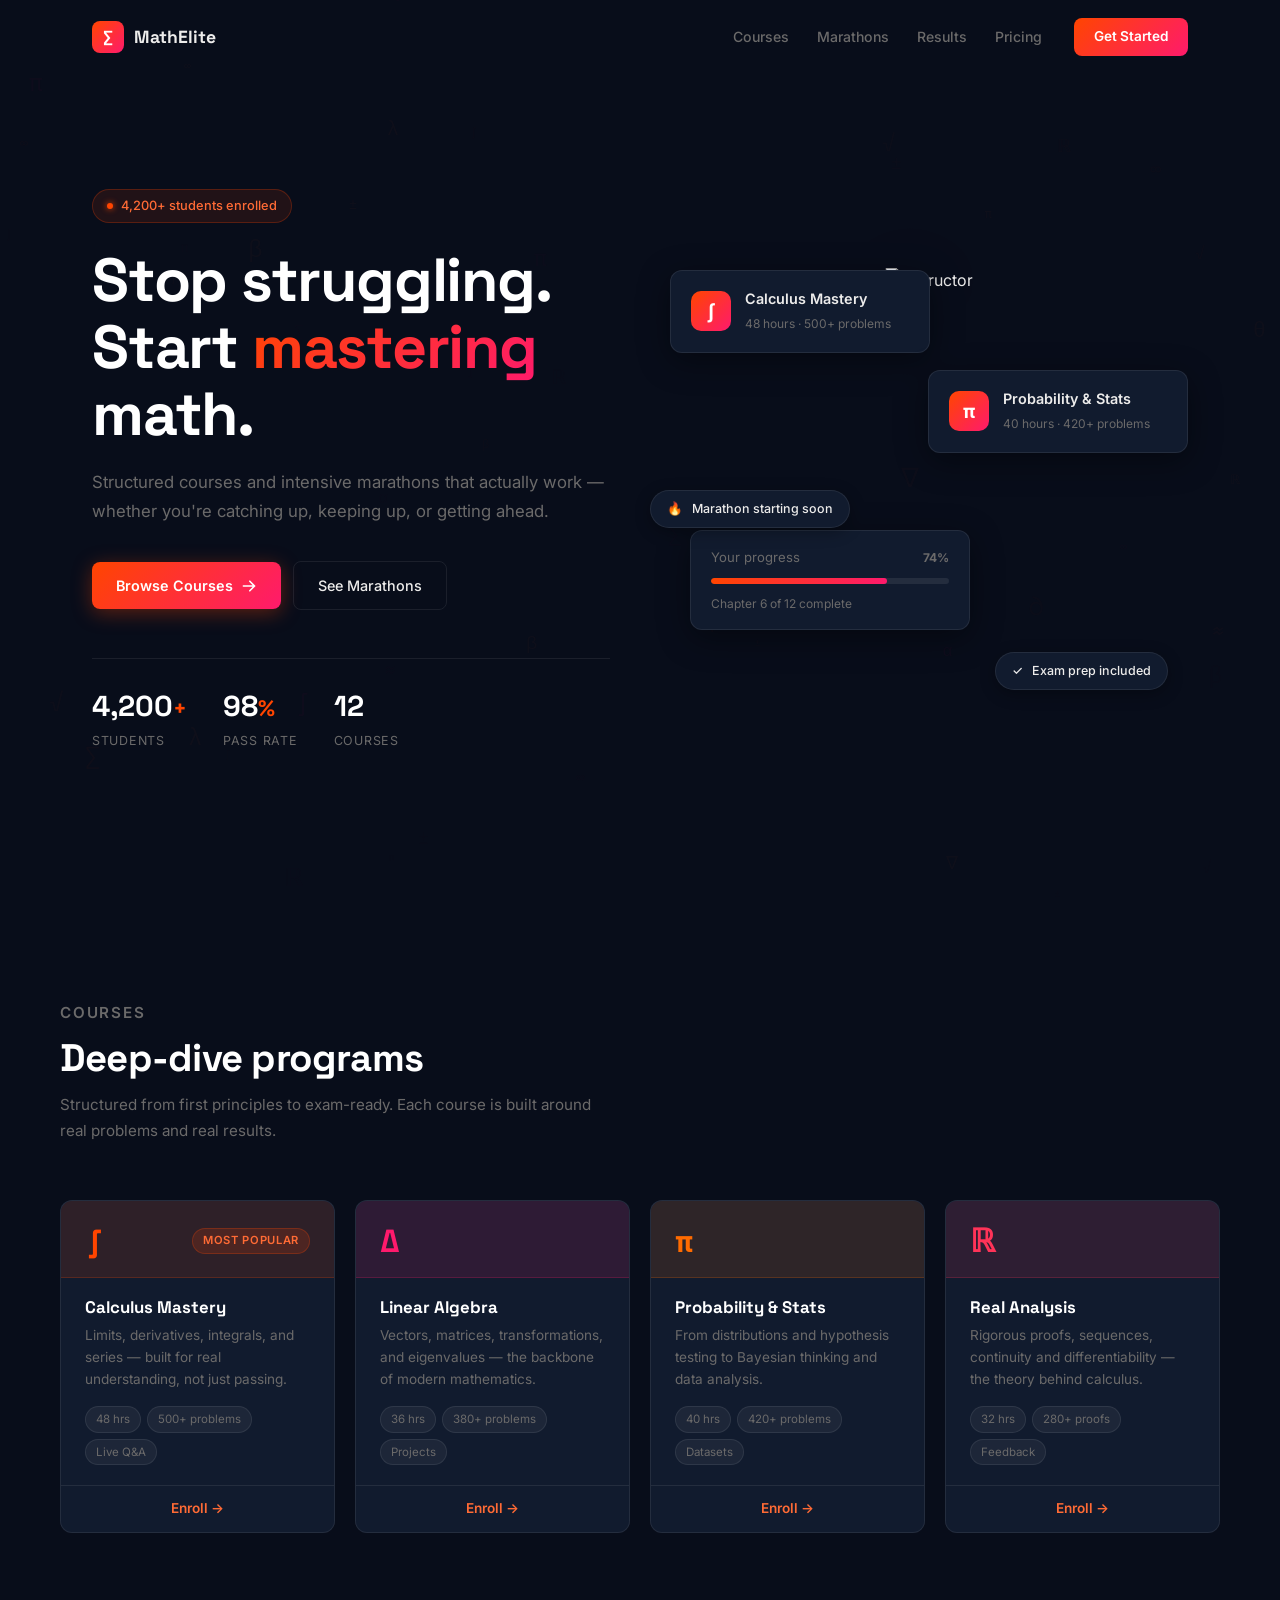
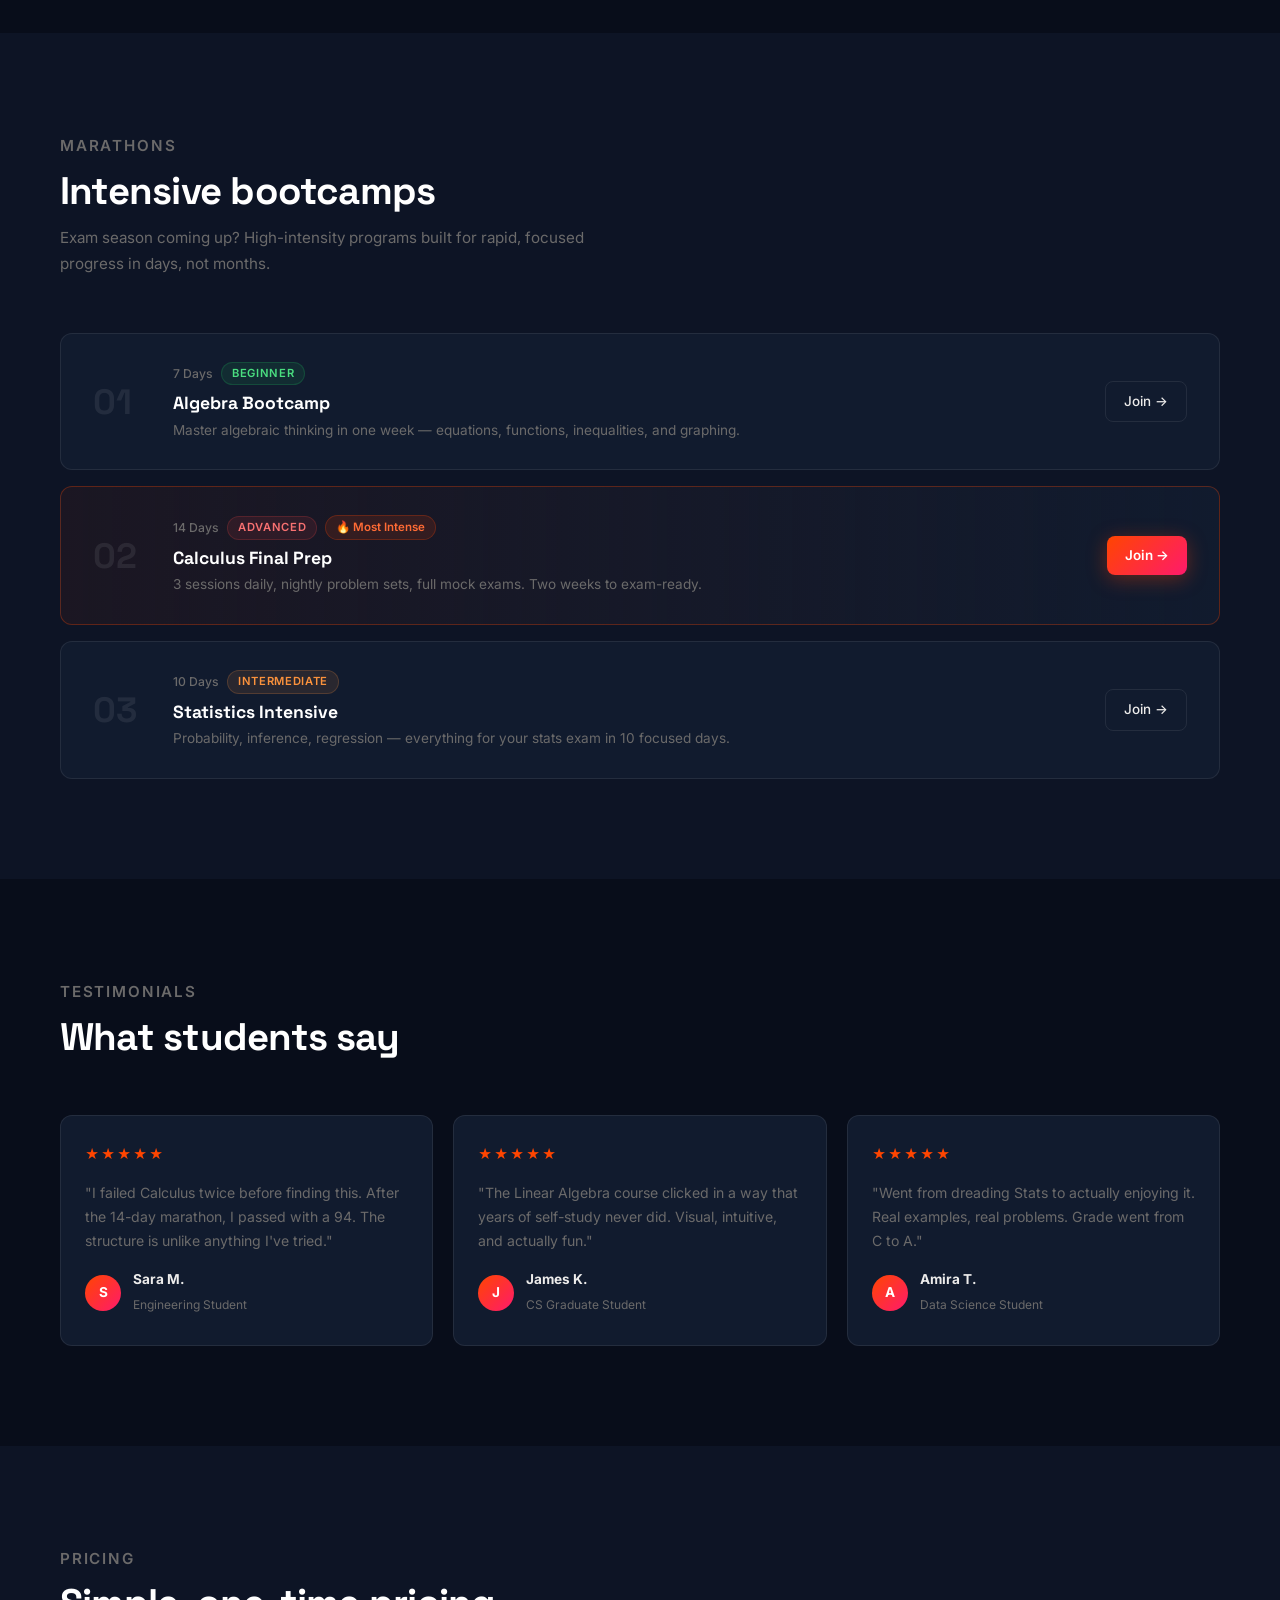
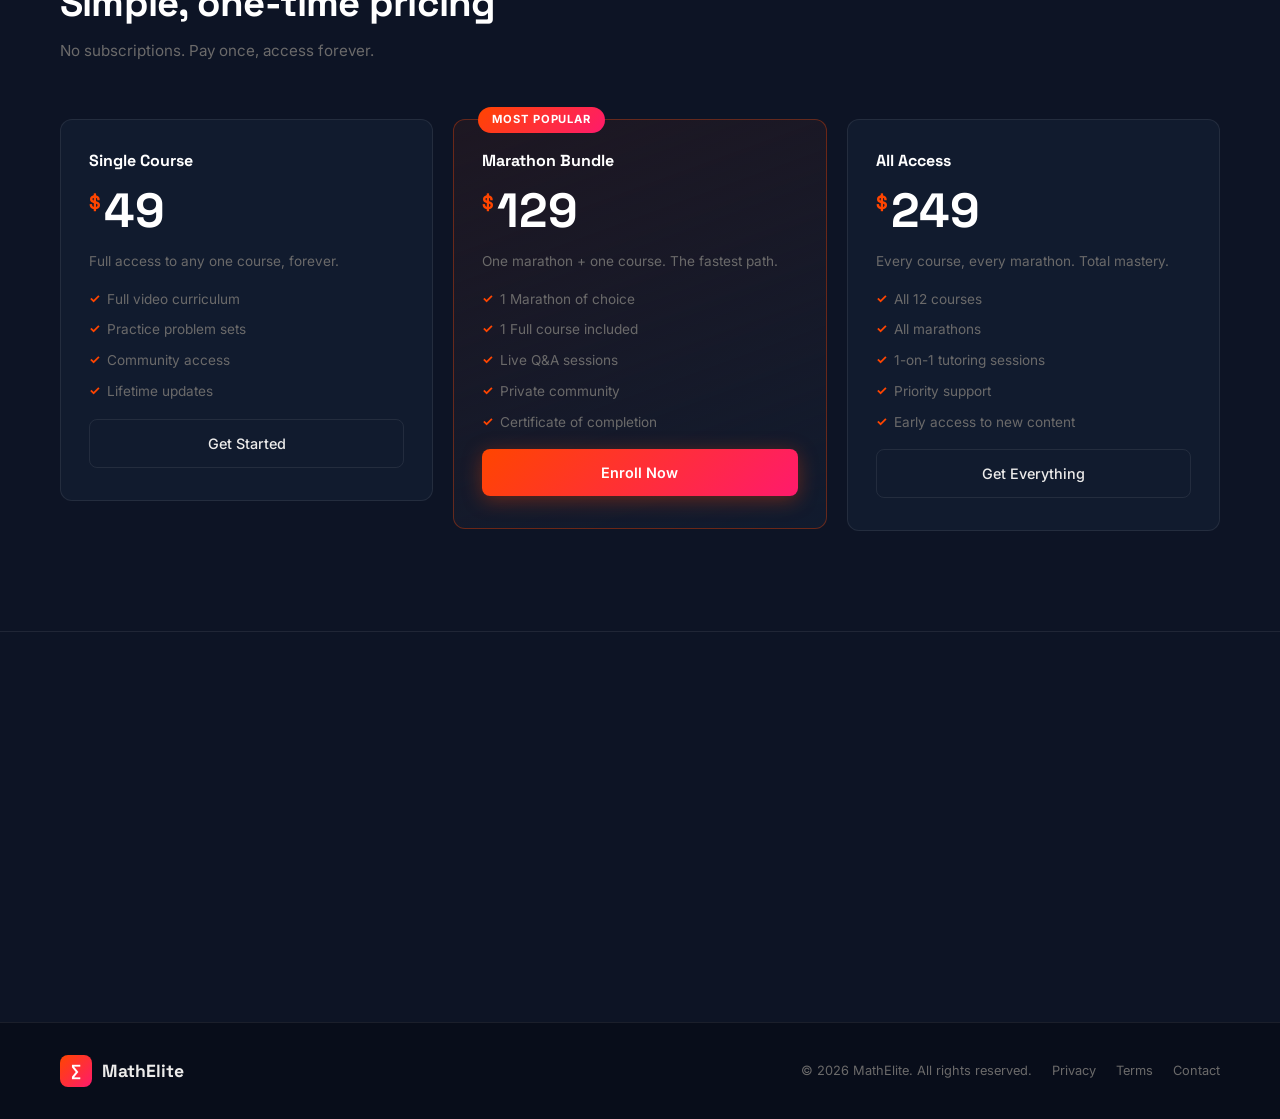
==== commit 9c62c518: "Add files via upload" ====
--- a/v2/index.html
+++ b/v2/index.html
@@ -69,6 +69,11 @@
       </div>
     </div>
     <div class="hero-visual reveal">
+      <img
+        src="https://levelupmath.co.il/wp-content/uploads/2024/06/eilon-transparent-2.webp"
+        alt="Instructor"
+        class="hero-person"
+      />
       <div class="visual-card vc1">
         <div class="vc-icon">∫</div>
         <div>
--- a/v2/style.css
+++ b/v2/style.css
@@ -176,6 +176,19 @@
   position: relative;
   height: 480px;
 }
+.hero-person {
+  position: absolute;
+  bottom: 0;
+  left: 50%;
+  transform: translateX(-50%);
+  height: 92%;
+  width: auto;
+  object-fit: contain;
+  object-position: bottom;
+  z-index: 0;
+  pointer-events: none;
+  filter: drop-shadow(0 0 40px rgba(255,69,0,0.12));
+}
 .visual-card {
   position: absolute;
   background: var(--card);
@@ -186,6 +199,7 @@
   box-shadow: 0 8px 32px rgba(0,0,0,0.4);
   transition: transform 0.3s var(--ease);
   animation: float 6s ease-in-out infinite;
+  z-index: 1;
 }
 .visual-card:hover { transform: translateY(-4px) !important; }
 .vc1 { top: 40px; left: 0; width: 260px; animation-delay: 0s; }
@@ -225,6 +239,7 @@
   white-space: nowrap;
   box-shadow: 0 4px 16px rgba(0,0,0,0.3);
   animation: float 6s ease-in-out infinite;
+  z-index: 1;
 }
 .vp1 { top: 260px; left: -20px; animation-delay: 2s; }
 .vp2 { bottom: 20px; right: 20px; animation-delay: 3s; }
